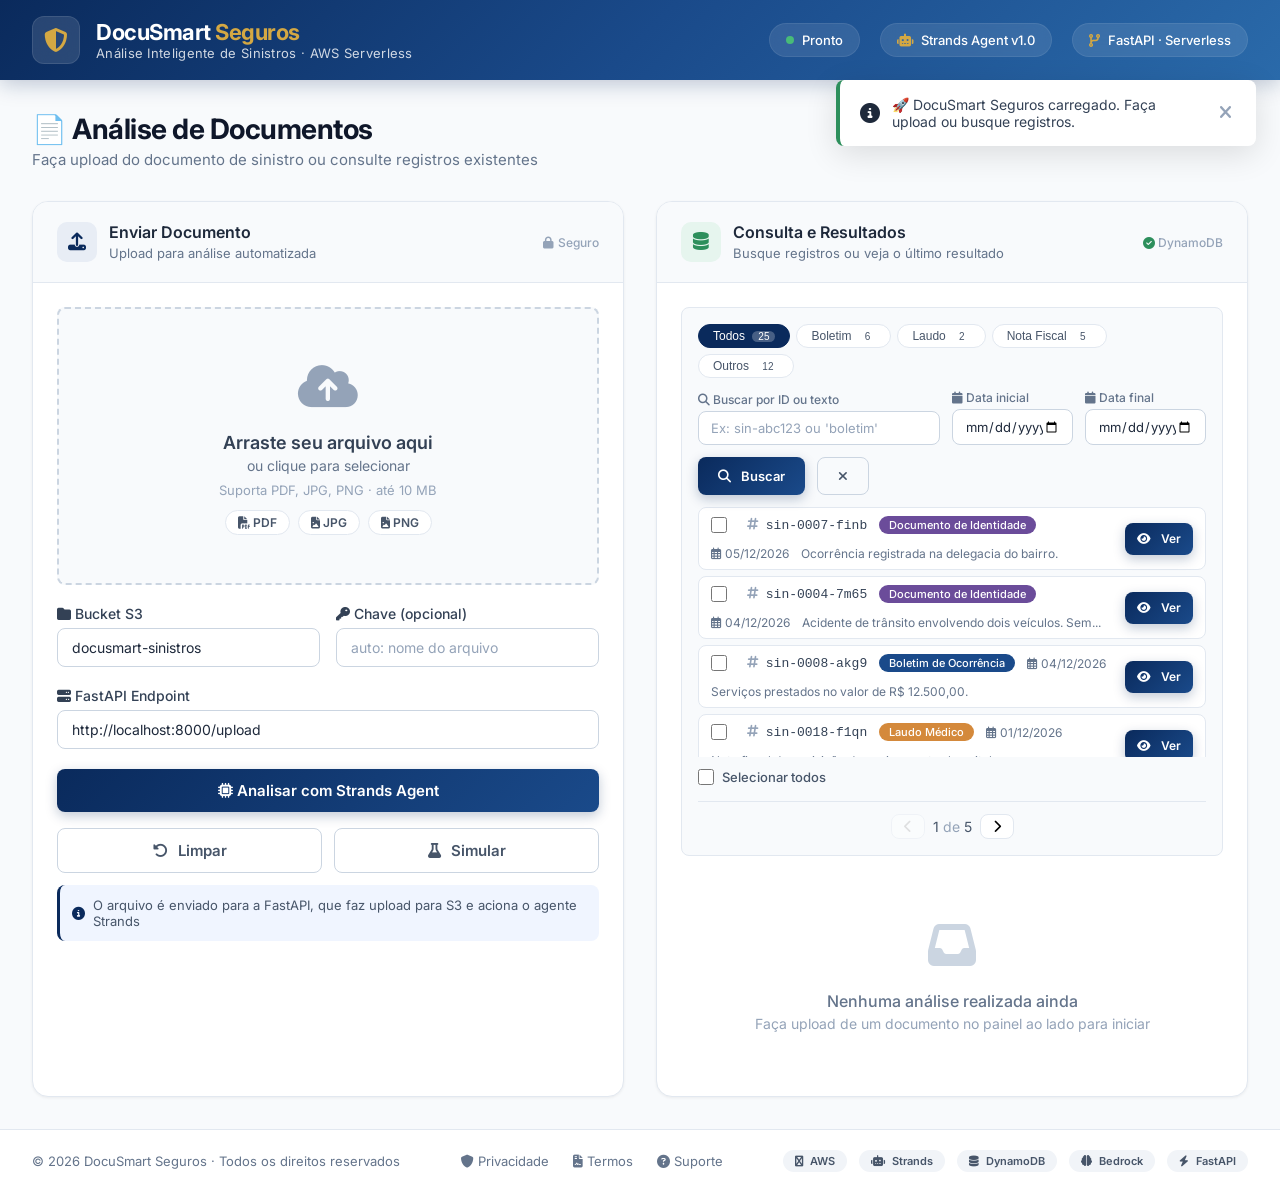
==== frontend/src/index.html @ 856fe9fb "feat: Add frontend" ====
<!DOCTYPE html>
<html lang="pt-BR">
<head>
    <meta charset="UTF-8">
    <meta name="viewport" content="width=device-width, initial-scale=1.0">
    <title>DocuSmart Seguros · Análise Inteligente de Sinistros</title>
    <link rel="preconnect" href="https://fonts.googleapis.com">
    <link rel="preconnect" href="https://fonts.gstatic.com" crossorigin>
    <link href="https://fonts.googleapis.com/css2?family=Inter:opsz,wght@14..32,300;14..32,400;14..32,500;14..32,600;14..32,700;14..32,800&display=swap" rel="stylesheet">
    <link rel="stylesheet" href="https://cdnjs.cloudflare.com/ajax/libs/font-awesome/6.5.1/css/all.min.css">
    <link rel="stylesheet" href="styles.css">
</head>
<body>
    <!-- ===== HEADER ===== -->
    <header class="header">
        <div class="header-content">
            <div class="logo-section">
                <div class="logo-icon">
                    <i class="fas fa-shield-halved"></i>
                </div>
                <div class="logo-text">
                    <h1>DocuSmart <span>Seguros</span></h1>
                    <span class="subtitle">Análise Inteligente de Sinistros · AWS Serverless</span>
                </div>
            </div>
            <div class="header-actions">
                <div class="header-badge" id="statusBadge">
                    <span class="status-dot" id="statusDot"></span>
                    <span id="statusText">Sistema Online</span>
                </div>
                <div class="header-badge">
                    <i class="fas fa-robot"></i>
                    <span>Strands Agent v1.0</span>
                </div>
                <div class="header-badge">
                    <i class="fas fa-code-branch"></i>
                    <span>FastAPI · Serverless</span>
                </div>
            </div>
        </div>
    </header>

    <!-- ===== MAIN ===== -->
    <main class="main">
        <div class="page-title">
            <h2>📄 Análise de Documentos</h2>
            <p>Faça upload do documento de sinistro ou consulte registros existentes</p>
        </div>

        <div class="grid-2">
            <!-- ===== LEFT CARD ===== -->
            <div class="card">
                <div class="card-header">
                    <div class="card-header-left">
                        <div class="icon-wrapper icon-primary">
                            <i class="fas fa-upload"></i>
                        </div>
                        <div>
                            <h3>Enviar Documento</h3>
                            <span class="sub">Upload para análise automatizada</span>
                        </div>
                    </div>
                    <span class="badge-header">
                        <i class="fas fa-lock" style="margin-right: 4px;"></i>Seguro
                    </span>
                </div>
                <div class="card-body">
                    <!-- Upload Zone -->
                    <div class="upload-zone" id="uploadZone">
                        <div class="icon-big">
                            <i class="fas fa-cloud-arrow-up"></i>
                        </div>
                        <h4>Arraste seu arquivo aqui</h4>
                        <p>ou clique para selecionar</p>
                        <div class="hint">Suporta PDF, JPG, PNG · até 10 MB</div>
                        <div class="formats">
                            <span class="format-badge"><i class="fas fa-file-pdf"></i> PDF</span>
                            <span class="format-badge"><i class="fas fa-file-image"></i> JPG</span>
                            <span class="format-badge"><i class="fas fa-file-image"></i> PNG</span>
                        </div>
                        <input type="file" id="fileInput" accept=".pdf,.jpg,.jpeg,.png">
                    </div>

                    <!-- File Info -->
                    <div class="file-info" id="fileInfo">
                        <div class="file-detail">
                            <i class="fas fa-file-pdf" id="fileIcon"></i>
                            <div>
                                <div class="name" id="fileName">documento.pdf</div>
                                <div class="size" id="fileSize">0 KB</div>
                            </div>
                        </div>
                        <div class="file-status">
                            <i class="fas fa-check-circle"></i> Pronto para análise
                        </div>
                    </div>

                    <!-- Bucket/Key (opcional) -->
                    <div class="form-group">
                        <div class="form-row">
                            <div>
                                <label class="form-label"><i class="fas fa-folder"></i> Bucket S3</label>
                                <input class="form-input" id="bucketInput" value="docusmart-sinistros" placeholder="Nome do bucket">
                            </div>
                            <div>
                                <label class="form-label"><i class="fas fa-key"></i> Chave (opcional)</label>
                                <input class="form-input" id="keyInput" placeholder="auto: nome do arquivo">
                            </div>
                        </div>
                    </div>

                    <!-- API URL -->
                    <div class="form-group">
                        <label class="form-label"><i class="fas fa-server"></i> FastAPI Endpoint</label>
                        <input class="form-input" id="apiUrlInput" value="http://localhost:8000/upload" placeholder="URL da API">
                    </div>

                    <!-- Actions -->
                    <button class="btn btn-primary btn-block" id="analyzeBtn">
                        <span class="btn-text"><i class="fas fa-microchip"></i> Analisar com Strands Agent</span>
                        <span class="spinner"></span>
                    </button>

                    <div class="btn-group">
                        <button class="btn btn-outline" id="clearBtn" style="flex: 1;">
                            <i class="fas fa-undo-alt"></i> Limpar
                        </button>
                        <button class="btn btn-outline" id="mockBtn" style="flex: 1;">
                            <i class="fas fa-flask"></i> Simular
                        </button>
                    </div>

                    <div style="margin-top: 12px; padding: 12px; background: #f0f5ff; border-radius: var(--radius-sm); border-left: 3px solid var(--primary);">
                        <div style="display: flex; align-items: center; gap: 8px; font-size: 13px; color: var(--gray-600);">
                            <i class="fas fa-info-circle" style="color: var(--primary);"></i>
                            <span>O arquivo é enviado para a FastAPI, que faz upload para S3 e aciona o agente Strands</span>
                        </div>
                    </div>
                </div>
            </div>

            <!-- ===== RIGHT CARD ===== -->
            <div class="card">
                <div class="card-header">
                    <div class="card-header-left">
                        <div class="icon-wrapper icon-success">
                            <i class="fas fa-database"></i>
                        </div>
                        <div>
                            <h3>Consulta e Resultados</h3>
                            <span class="sub">Busque registros ou veja o último resultado</span>
                        </div>
                    </div>
                    <span class="badge-header">
                        <i class="fas fa-check-circle" style="color: var(--success);"></i> DynamoDB
                    </span>
                </div>
                <div class="card-body">
                    <!-- ===== SEARCH / FILTER SECTION ===== -->
                    <div class="search-section">
                        <div class="filter-tabs" id="filterTabs">
                            <button class="filter-tab active" data-filter="all">
                                Todos <span class="count" id="countAll">0</span>
                            </button>
                            <button class="filter-tab" data-filter="boletim">
                                Boletim <span class="count" id="countBoletim">0</span>
                            </button>
                            <button class="filter-tab" data-filter="laudo">
                                Laudo <span class="count" id="countLaudo">0</span>
                            </button>
                            <button class="filter-tab" data-filter="fiscal">
                                Nota Fiscal <span class="count" id="countFiscal">0</span>
                            </button>
                            <button class="filter-tab" data-filter="outro">
                                Outros <span class="count" id="countOutro">0</span>
                            </button>
                        </div>

                        <div class="search-row">
                            <div class="form-group">
                                <label class="form-label"><i class="fas fa-search"></i> Buscar por ID ou texto</label>
                                <input class="form-input" id="searchInput" placeholder="Ex: sin-abc123 ou 'boletim'">
                            </div>
                            <div class="form-group" style="flex: 0.5; min-width: 120px;">
                                <label class="form-label"><i class="fas fa-calendar"></i> Data inicial</label>
                                <input class="form-input" id="dateStart" type="date">
                            </div>
                            <div class="form-group" style="flex: 0.5; min-width: 120px;">
                                <label class="form-label"><i class="fas fa-calendar"></i> Data final</label>
                                <input class="form-input" id="dateEnd" type="date">
                            </div>
                            <button class="btn btn-primary" id="searchBtn" style="height: 38px;">
                                <i class="fas fa-search"></i> Buscar
                            </button>
                            <button class="btn btn-outline" id="clearSearchBtn" style="height: 38px;">
                                <i class="fas fa-times"></i>
                            </button>
                        </div>

                        <!-- Search Results List -->
                        <div class="search-results" id="searchResults">
                            <div class="no-results" id="noResults">
                                <i class="fas fa-inbox" style="font-size: 24px; display: block; margin-bottom: 8px;"></i>
                                Nenhum registro encontrado
                            </div>
                        </div>

                        <!-- Select All e Contador -->
                        <div style="display: flex; justify-content: space-between; align-items: center; margin-top: 8px; flex-wrap: wrap; gap: 8px;">
                            <div class="select-all-wrapper">
                                <input type="checkbox" id="selectAllCheckbox">
                                <label for="selectAllCheckbox">Selecionar todos</label>
                                <span class="selected-count" id="selectedCount" style="display: none;">0 selecionados</span>
                            </div>
                            <div style="display: flex; gap: 8px; flex-wrap: wrap;">
                                <button class="btn btn-export-selected btn-sm" id="exportSelectedBtn" style="display: none; height: 32px; padding: 4px 16px; font-size: 12px;">
                                    <i class="fas fa-check-circle"></i> Exportar Selecionados
                                </button>
                            </div>
                        </div>

                        <!-- Pagination -->
                        <div class="pagination" id="pagination">
                            <button id="prevPage" disabled><i class="fas fa-chevron-left"></i></button>
                            <span id="pageInfo">
                                <span id="currentPage">1</span>
                                <span style="color: var(--gray-400);">de</span>
                                <span id="totalPages">1</span>
                            </span>
                            <button id="nextPage"><i class="fas fa-chevron-right"></i></button>
                        </div>
                    </div>

                    <!-- Results Panel -->
                    <div class="results-panel" id="resultsPanel">
                        <!-- Tipo com badge -->
                        <div class="result-item">
                            <span class="label"><i class="fas fa-tag"></i> Tipo</span>
                            <span class="value">
                                <span class="tag tag-boletim" id="resultTipo">Boletim de Ocorrência</span>
                            </span>
                        </div>

                        <div class="result-item">
                            <span class="label"><i class="fas fa-hashtag"></i> ID</span>
                            <span class="value" id="resultId" style="font-family: monospace; font-size: 13px;">-</span>
                        </div>

                        <div class="result-item">
                            <span class="label"><i class="fas fa-calendar"></i> Data</span>
                            <span class="value" id="resultData">-</span>
                        </div>

                        <div class="result-item">
                            <span class="label"><i class="fas fa-location-dot"></i> Local</span>
                            <span class="value" id="resultLocal">-</span>
                        </div>

                        <div class="result-item">
                            <span class="label"><i class="fas fa-money-bill-wave"></i> Valor Estimado</span>
                            <span class="value" id="resultValor" style="font-weight: 600; color: var(--primary);">-</span>
                        </div>

                        <div class="result-item">
                            <span class="label"><i class="fas fa-users"></i> Envolvidos</span>
                            <span class="value" id="resultEnvolvidos">-</span>
                        </div>

                        <div class="result-item result-item-full">
                            <span class="label"><i class="fas fa-file-lines"></i> Resumo</span>
                            <span class="value" id="resultResumo">-</span>
                        </div>

                        <div class="result-item">
                            <span class="label"><i class="fas fa-clock"></i> Processado em</span>
                            <span class="value" id="resultProcessado" style="font-size: 13px; color: var(--gray-500);">-</span>
                        </div>

                        <div class="result-item">
                            <span class="label"><i class="fas fa-file"></i> Arquivo</span>
                            <span class="value" id="resultArquivo" style="font-size: 13px; color: var(--gray-500);">-</span>
                        </div>

                        <!-- Ações do resultado -->
                        <div class="result-actions">
                            <button class="btn btn-outline" id="copyResultBtn" style="flex: 1;">
                                <i class="fas fa-copy"></i> Copiar JSON
                            </button>
                            <button class="btn btn-export" id="exportCurrentBtn" style="flex: 1;">
                                <i class="fas fa-file-excel"></i> Exportar CSV
                            </button>
                        </div>

                        <!-- Export Actions Gerais -->
                        <div class="export-actions">
                            <button class="btn btn-export-all" id="exportAllBtn">
                                <i class="fas fa-file-excel"></i> Exportar Todos
                            </button>
                            <button class="btn btn-outline" id="printAllBtn">
                                <i class="fas fa-print"></i> Imprimir Relatório
                            </button>
                        </div>

                        <!-- DynamoDB Preview -->
                        <div style="margin-top: 20px;">
                            <div class="dynamo-header">
                                <i class="fas fa-table"></i>
                                <span>DynamoDB · Registro completo</span>
                                <span class="badge-db"><i class="fas fa-check"></i> put_item</span>
                            </div>
                            <div class="dynamo-preview" id="dynamoPreview">
                                <span class="empty">// aguardando análise</span>
                            </div>
                            <div style="margin-top: 8px; font-size: 12px; color: var(--gray-400); display: flex; gap: 16px; flex-wrap: wrap;">
                                <span><i class="fas fa-info-circle"></i> ID gerado automaticamente pelo agente</span>
                                <span><i class="fas fa-aws"></i> Amazon DynamoDB</span>
                            </div>
                        </div>
                    </div>

                    <!-- Empty state -->
                    <div class="empty-state" id="emptyState">
                        <div class="icon">
                            <i class="fas fa-inbox"></i>
                        </div>
                        <h4>Nenhuma análise realizada ainda</h4>
                        <p>Faça upload de um documento no painel ao lado para iniciar</p>
                    </div>
                </div>
            </div>
        </div>
    </main>

    <!-- ===== FOOTER ===== -->
    <footer class="footer">
        <div class="footer-content">
            <span>© 2026 DocuSmart Seguros · Todos os direitos reservados</span>
            <div class="links">
                <a href="#"><i class="fas fa-shield"></i> Privacidade</a>
                <a href="#"><i class="fas fa-file-contract"></i> Termos</a>
                <a href="#"><i class="fas fa-question-circle"></i> Suporte</a>
            </div>
            <div class="tech">
                <span class="badge-tech"><i class="fas fa-aws"></i> AWS</span>
                <span class="badge-tech"><i class="fas fa-robot"></i> Strands</span>
                <span class="badge-tech"><i class="fas fa-database"></i> DynamoDB</span>
                <span class="badge-tech"><i class="fas fa-brain"></i> Bedrock</span>
                <span class="badge-tech"><i class="fas fa-bolt"></i> FastAPI</span>
            </div>
        </div>
    </footer>

    <!-- ===== TOAST CONTAINER ===== -->
    <div class="toast-container" id="toastContainer"></div>

    <!-- ===== MODAL ===== -->
    <div class="modal-overlay" id="detailModal">
        <div class="modal-content">
            <div class="modal-header">
                <h3><i class="fas fa-file-lines" style="color: var(--primary);"></i> Detalhes do Registro</h3>
                <button class="modal-close" id="modalClose"><i class="fas fa-times"></i></button>
            </div>
            <div class="modal-body" id="modalBody">
                <!-- Conteúdo dinâmico -->
            </div>
        </div>
    </div>

    <!-- ===== JAVASCRIPT ===== -->
    <script src="script.js"></script>
</body>
</html>
---- frontend/src/styles.css ----
/* ========================================
   DOCUSMART SEGUROS - STYLES
   Versão: 2.0.0
   ======================================== */

/* ===== RESET & BASE ===== */
* {
    margin: 0;
    padding: 0;
    box-sizing: border-box;
}

:root {
    --primary: #0a2a5c;
    --primary-light: #1a4a8a;
    --primary-lighter: #2a6aaa;
    --primary-dark: #061a3a;
    --secondary: #d4a843;
    --secondary-light: #f0d080;
    --secondary-dark: #b8922e;
    --success: #2d8f5c;
    --success-bg: #e6f5ee;
    --success-light: #48bb78;
    --warning: #d4893b;
    --warning-bg: #fdf0e0;
    --danger: #c0392b;
    --danger-bg: #fde8e5;
    --gray-50: #f8fafc;
    --gray-100: #f1f4f8;
    --gray-200: #e2e8f0;
    --gray-300: #cbd5e1;
    --gray-400: #94a3b8;
    --gray-500: #64748b;
    --gray-600: #475569;
    --gray-700: #334155;
    --gray-800: #1e293b;
    --gray-900: #0f172a;
    --shadow-sm: 0 1px 3px rgba(0,0,0,0.06);
    --shadow-md: 0 4px 16px rgba(0,0,0,0.08);
    --shadow-lg: 0 8px 32px rgba(0,0,0,0.12);
    --shadow-xl: 0 16px 48px rgba(0,0,0,0.16);
    --radius: 16px;
    --radius-sm: 8px;
    --transition: all 0.3s cubic-bezier(0.4, 0, 0.2, 1);
    --font-family: 'Inter', -apple-system, BlinkMacSystemFont, sans-serif;
}

html, body {
    height: 100%;
}

body {
    font-family: var(--font-family);
    background: var(--gray-50);
    color: var(--gray-800);
    display: flex;
    flex-direction: column;
    min-height: 100vh;
    -webkit-font-smoothing: antialiased;
    -moz-osx-font-smoothing: grayscale;
}

/* ===== SCROLLBAR ===== */
::-webkit-scrollbar {
    width: 6px;
    height: 6px;
}

::-webkit-scrollbar-track {
    background: var(--gray-100);
    border-radius: 10px;
}

::-webkit-scrollbar-thumb {
    background: var(--gray-300);
    border-radius: 10px;
    transition: var(--transition);
}

::-webkit-scrollbar-thumb:hover {
    background: var(--gray-400);
}

/* ===== HEADER ===== */
.header {
    background: linear-gradient(135deg, var(--primary) 0%, var(--primary-light) 50%, var(--primary-lighter) 100%);
    padding: 0;
    position: sticky;
    top: 0;
    z-index: 100;
    box-shadow: 0 4px 20px rgba(10, 42, 92, 0.25);
}

.header-content {
    max-width: 1280px;
    margin: 0 auto;
    padding: 16px 32px;
    display: flex;
    justify-content: space-between;
    align-items: center;
    flex-wrap: wrap;
    gap: 16px;
}

.logo-section {
    display: flex;
    align-items: center;
    gap: 16px;
}

.logo-icon {
    width: 48px;
    height: 48px;
    background: rgba(255, 255, 255, 0.12);
    border-radius: 12px;
    display: flex;
    align-items: center;
    justify-content: center;
    font-size: 24px;
    color: var(--secondary);
    backdrop-filter: blur(8px);
    border: 1px solid rgba(255, 255, 255, 0.1);
    transition: var(--transition);
}

.logo-icon:hover {
    transform: rotate(-8deg) scale(1.05);
}

.logo-text {
    color: white;
}

.logo-text h1 {
    font-size: 22px;
    font-weight: 700;
    letter-spacing: -0.5px;
    line-height: 1.2;
}

.logo-text h1 span {
    color: var(--secondary);
}

.logo-text .subtitle {
    font-size: 13px;
    font-weight: 400;
    opacity: 0.8;
    display: block;
    letter-spacing: 0.3px;
}

.header-actions {
    display: flex;
    align-items: center;
    gap: 20px;
}

.header-badge {
    display: flex;
    align-items: center;
    gap: 8px;
    background: rgba(255, 255, 255, 0.1);
    padding: 8px 16px;
    border-radius: 100px;
    color: white;
    font-size: 13px;
    font-weight: 500;
    backdrop-filter: blur(8px);
    border: 1px solid rgba(255, 255, 255, 0.08);
    transition: var(--transition);
}

.header-badge:hover {
    background: rgba(255, 255, 255, 0.18);
}

.header-badge i {
    color: var(--secondary);
}

.status-dot {
    width: 8px;
    height: 8px;
    border-radius: 50%;
    background: #48bb78;
    display: inline-block;
    animation: pulse-dot 2s infinite;
}

.status-dot.warning {
    background: var(--warning);
}

@keyframes pulse-dot {
    0%, 100% { opacity: 1; transform: scale(1); }
    50% { opacity: 0.5; transform: scale(0.8); }
}

/* ===== MAIN ===== */
.main {
    flex: 1;
    max-width: 1280px;
    margin: 0 auto;
    padding: 32px;
    width: 100%;
}

.page-title {
    margin-bottom: 32px;
}

.page-title h2 {
    font-size: 28px;
    font-weight: 700;
    color: var(--gray-900);
    letter-spacing: -0.5px;
}

.page-title p {
    color: var(--gray-500);
    margin-top: 4px;
    font-size: 15px;
}

/* ===== GRID ===== */
.grid-2 {
    display: grid;
    grid-template-columns: 1fr 1fr;
    gap: 32px;
}

@media (max-width: 1024px) {
    .grid-2 {
        grid-template-columns: 1fr;
        gap: 24px;
    }
}

/* ===== CARDS ===== */
.card {
    background: white;
    border-radius: var(--radius);
    box-shadow: var(--shadow-sm);
    border: 1px solid var(--gray-200);
    overflow: hidden;
    transition: var(--transition);
}

.card:hover {
    box-shadow: var(--shadow-md);
}

.card-header {
    padding: 20px 24px;
    border-bottom: 1px solid var(--gray-200);
    display: flex;
    align-items: center;
    justify-content: space-between;
    background: var(--gray-50);
}

.card-header-left {
    display: flex;
    align-items: center;
    gap: 12px;
}

.card-header-left .icon-wrapper {
    width: 40px;
    height: 40px;
    border-radius: 10px;
    display: flex;
    align-items: center;
    justify-content: center;
    font-size: 18px;
    flex-shrink: 0;
}

.icon-primary {
    background: #e8edf5;
    color: var(--primary);
}

.icon-success {
    background: var(--success-bg);
    color: var(--success);
}

.icon-warning {
    background: var(--warning-bg);
    color: var(--warning);
}

.icon-secondary {
    background: #fdf6e0;
    color: var(--secondary-dark);
}

.card-header-left h3 {
    font-size: 16px;
    font-weight: 600;
    color: var(--gray-800);
}

.card-header-left .sub {
    font-size: 13px;
    color: var(--gray-500);
    font-weight: 400;
}

.card-header .badge-header {
    font-size: 12px;
    color: var(--gray-400);
    font-weight: 500;
}

.card-body {
    padding: 24px;
}

/* ===== UPLOAD ZONE ===== */
.upload-zone {
    border: 2px dashed var(--gray-300);
    border-radius: var(--radius-sm);
    padding: 48px 24px;
    text-align: center;
    cursor: pointer;
    transition: var(--transition);
    background: var(--gray-50);
    position: relative;
}

.upload-zone:hover {
    border-color: var(--primary-lighter);
    background: #f0f5ff;
}

.upload-zone.dragover {
    border-color: var(--primary);
    background: #e8edf5;
    transform: scale(1.01);
}

.upload-zone .icon-big {
    font-size: 48px;
    color: var(--gray-400);
    margin-bottom: 16px;
    transition: var(--transition);
}

.upload-zone:hover .icon-big {
    color: var(--primary);
    transform: translateY(-4px);
}

.upload-zone h4 {
    font-size: 18px;
    font-weight: 600;
    color: var(--gray-700);
    margin-bottom: 4px;
}

.upload-zone p {
    color: var(--gray-500);
    font-size: 14px;
}

.upload-zone .hint {
    font-size: 13px;
    color: var(--gray-400);
    margin-top: 8px;
}

.upload-zone .formats {
    display: flex;
    gap: 8px;
    justify-content: center;
    margin-top: 12px;
    flex-wrap: wrap;
}

.upload-zone .format-badge {
    background: white;
    padding: 4px 12px;
    border-radius: 100px;
    font-size: 12px;
    font-weight: 600;
    color: var(--gray-600);
    border: 1px solid var(--gray-200);
    transition: var(--transition);
}

.upload-zone .format-badge:hover {
    border-color: var(--primary);
    color: var(--primary);
}

#fileInput {
    display: none;
}

/* ===== FILE INFO ===== */
.file-info {
    margin-top: 16px;
    padding: 16px 20px;
    background: var(--gray-50);
    border-radius: var(--radius-sm);
    border: 1px solid var(--gray-200);
    display: none;
    align-items: center;
    justify-content: space-between;
    flex-wrap: wrap;
    gap: 12px;
    animation: fadeSlideIn 0.3s ease;
}

.file-info.show {
    display: flex;
}

.file-info .file-detail {
    display: flex;
    align-items: center;
    gap: 12px;
}

.file-info .file-detail i {
    font-size: 28px;
    color: var(--primary);
}

.file-info .file-detail .name {
    font-weight: 500;
    color: var(--gray-800);
}

.file-info .file-detail .size {
    font-size: 13px;
    color: var(--gray-500);
}

.file-info .file-status {
    font-size: 13px;
    color: var(--success);
    font-weight: 500;
}

.file-info .file-status i {
    margin-right: 4px;
}

/* ===== FORM ===== */
.form-group {
    margin-top: 20px;
}

.form-label {
    display: block;
    font-size: 14px;
    font-weight: 500;
    color: var(--gray-700);
    margin-bottom: 6px;
}

.form-row {
    display: grid;
    grid-template-columns: 1fr 1fr;
    gap: 16px;
}

@media (max-width: 600px) {
    .form-row {
        grid-template-columns: 1fr;
        gap: 12px;
    }
}

.form-input {
    width: 100%;
    padding: 10px 14px;
    border: 1px solid var(--gray-300);
    border-radius: var(--radius-sm);
    font-size: 14px;
    font-family: inherit;
    transition: var(--transition);
    background: white;
    color: var(--gray-800);
}

.form-input:focus {
    outline: none;
    border-color: var(--primary);
    box-shadow: 0 0 0 3px rgba(10, 42, 92, 0.1);
}

.form-input::placeholder {
    color: var(--gray-400);
}

.form-input:disabled {
    background: var(--gray-50);
    cursor: not-allowed;
}

/* ===== BUTTONS ===== */
.btn {
    display: inline-flex;
    align-items: center;
    justify-content: center;
    gap: 10px;
    padding: 12px 28px;
    border-radius: var(--radius-sm);
    font-size: 15px;
    font-weight: 600;
    font-family: inherit;
    border: none;
    cursor: pointer;
    transition: var(--transition);
    text-decoration: none;
    position: relative;
    overflow: hidden;
}

.btn-primary {
    background: linear-gradient(135deg, var(--primary) 0%, var(--primary-light) 100%);
    color: white;
    box-shadow: 0 4px 12px rgba(10, 42, 92, 0.25);
}

.btn-primary:hover:not(:disabled) {
    transform: translateY(-2px);
    box-shadow: 0 6px 20px rgba(10, 42, 92, 0.35);
}

.btn-primary:active:not(:disabled) {
    transform: translateY(0);
}

.btn-primary:disabled {
    opacity: 0.6;
    cursor: not-allowed;
    transform: none;
}

.btn-secondary {
    background: var(--secondary);
    color: var(--primary-dark);
    box-shadow: 0 4px 12px rgba(212, 168, 67, 0.25);
}

.btn-secondary:hover:not(:disabled) {
    transform: translateY(-2px);
    box-shadow: 0 6px 20px rgba(212, 168, 67, 0.35);
}

.btn-outline {
    background: transparent;
    color: var(--gray-600);
    border: 1px solid var(--gray-300);
}

.btn-outline:hover:not(:disabled) {
    background: var(--gray-50);
    border-color: var(--gray-400);
}

.btn-success {
    background: var(--success);
    color: white;
    box-shadow: 0 4px 12px rgba(45, 143, 92, 0.25);
}

.btn-success:hover:not(:disabled) {
    background: #237a4e;
    transform: translateY(-2px);
    box-shadow: 0 6px 20px rgba(45, 143, 92, 0.35);
}

.btn-export {
    background: linear-gradient(135deg, #217346 0%, #2e9b5e 100%);
    color: white;
    box-shadow: 0 4px 12px rgba(33, 115, 70, 0.25);
}

.btn-export:hover:not(:disabled) {
    transform: translateY(-2px);
    box-shadow: 0 6px 20px rgba(33, 115, 70, 0.35);
}

.btn-export-all {
    background: linear-gradient(135deg, #1a5276 0%, #2980b9 100%);
    color: white;
    box-shadow: 0 4px 12px rgba(26, 82, 118, 0.25);
}

.btn-export-all:hover:not(:disabled) {
    transform: translateY(-2px);
    box-shadow: 0 6px 20px rgba(26, 82, 118, 0.35);
}

.btn-export-selected {
    background: linear-gradient(135deg, #7d3c98 0%, #a569bd 100%);
    color: white;
    box-shadow: 0 4px 12px rgba(125, 60, 152, 0.25);
}

.btn-export-selected:hover:not(:disabled) {
    transform: translateY(-2px);
    box-shadow: 0 6px 20px rgba(125, 60, 152, 0.35);
}

.btn-sm {
    padding: 6px 14px;
    font-size: 13px;
    height: 32px;
}

.btn-block {
    width: 100%;
    margin-top: 20px;
}

.btn .spinner {
    display: none;
    width: 20px;
    height: 20px;
    border: 2px solid rgba(255,255,255,0.3);
    border-top: 2px solid white;
    border-radius: 50%;
    animation: spin 0.8s linear infinite;
}

.btn.loading .spinner {
    display: inline-block;
}

.btn.loading .btn-text {
    display: none;
}

.btn-group {
    display: flex;
    gap: 12px;
    flex-wrap: wrap;
    margin-top: 16px;
}

@keyframes spin {
    to { transform: rotate(360deg); }
}

/* ===== SEARCH / FILTER ===== */
.search-section {
    margin: 0 0 20px 0;
    padding: 16px;
    background: var(--gray-50);
    border-radius: var(--radius-sm);
    border: 1px solid var(--gray-200);
}

.filter-tabs {
    display: flex;
    gap: 6px;
    flex-wrap: wrap;
    margin-bottom: 12px;
}

.filter-tab {
    padding: 4px 14px;
    border-radius: 100px;
    font-size: 12px;
    font-weight: 500;
    border: 1px solid var(--gray-200);
    background: white;
    color: var(--gray-600);
    cursor: pointer;
    transition: var(--transition);
}

.filter-tab:hover {
    border-color: var(--gray-400);
}

.filter-tab.active {
    background: var(--primary);
    color: white;
    border-color: var(--primary);
}

.filter-tab .count {
    background: rgba(255,255,255,0.2);
    padding: 0 6px;
    border-radius: 100px;
    font-size: 10px;
    margin-left: 4px;
}

.filter-tab.active .count {
    background: rgba(255,255,255,0.25);
}

.search-row {
    display: flex;
    gap: 12px;
    flex-wrap: wrap;
    align-items: flex-end;
}

.search-row .form-group {
    flex: 1;
    min-width: 150px;
    margin-top: 0;
}

.search-row .form-group .form-label {
    font-size: 12px;
    font-weight: 500;
    color: var(--gray-500);
    margin-bottom: 4px;
}

.search-row .form-input {
    padding: 8px 12px;
    font-size: 13px;
}

.search-row .btn {
    padding: 8px 20px;
    font-size: 13px;
    height: 38px;
    white-space: nowrap;
}

/* ===== SEARCH RESULTS ===== */
.search-results {
    margin-top: 12px;
    max-height: 250px;
    overflow-y: auto;
}

.search-result-item {
    display: flex;
    justify-content: space-between;
    align-items: center;
    padding: 8px 12px;
    background: white;
    border-radius: var(--radius-sm);
    border: 1px solid var(--gray-200);
    margin-bottom: 6px;
    cursor: pointer;
    transition: var(--transition);
}

.search-result-item:hover {
    border-color: var(--primary);
    background: #f0f5ff;
}

.search-result-item .id {
    font-family: monospace;
    font-size: 13px;
    color: var(--gray-700);
}

.search-result-item .type {
    font-size: 11px;
    padding: 2px 10px;
    border-radius: 100px;
    color: white;
    font-weight: 500;
}

.search-result-item .date {
    font-size: 12px;
    color: var(--gray-500);
}

.search-result-item .btn-sm {
    padding: 4px 12px;
    font-size: 12px;
    border-radius: var(--radius-sm);
}

.search-result-item .checkbox-wrapper {
    display: flex;
    align-items: center;
    gap: 8px;
    margin-right: 8px;
}

.search-result-item .checkbox-wrapper input[type="checkbox"] {
    width: 16px;
    height: 16px;
    cursor: pointer;
    accent-color: var(--primary);
}

.search-result-item .checkbox-wrapper input[type="checkbox"]:checked {
    accent-color: var(--primary);
}

.select-all-wrapper {
    display: flex;
    align-items: center;
    gap: 8px;
    padding: 4px 0;
}

.select-all-wrapper input[type="checkbox"] {
    width: 16px;
    height: 16px;
    cursor: pointer;
    accent-color: var(--primary);
}

.select-all-wrapper label {
    font-size: 13px;
    color: var(--gray-600);
    cursor: pointer;
    font-weight: 500;
}

.selected-count {
    display: inline-flex;
    align-items: center;
    gap: 4px;
    background: var(--primary);
    color: white;
    padding: 2px 10px;
    border-radius: 100px;
    font-size: 12px;
    font-weight: 600;
}

.no-results {
    text-align: center;
    padding: 20px;
    color: var(--gray-500);
    font-size: 14px;
}

/* ===== PAGINATION ===== */
.pagination {
    display: none;
    justify-content: center;
    align-items: center;
    gap: 8px;
    margin-top: 12px;
    padding-top: 12px;
    border-top: 1px solid var(--gray-200);
}

.pagination button {
    padding: 4px 12px;
    border-radius: var(--radius-sm);
    border: 1px solid var(--gray-200);
    background: white;
    cursor: pointer;
    font-size: 13px;
    transition: var(--transition);
}

.pagination button:hover:not(:disabled) {
    background: var(--gray-50);
    border-color: var(--gray-400);
}

.pagination button:disabled {
    opacity: 0.4;
    cursor: not-allowed;
}

.pagination #pageInfo {
    display: flex;
    align-items: center;
    gap: 4px;
    font-size: 14px;
    color: var(--gray-600);
}

/* ===== RESULTS ===== */
.results-panel {
    display: none;
}

.results-panel.show {
    display: block;
    animation: fadeSlideIn 0.5s ease;
}

@keyframes fadeSlideIn {
    from {
        opacity: 0;
        transform: translateY(16px);
    }
    to {
        opacity: 1;
        transform: translateY(0);
    }
}

.result-item {
    display: flex;
    justify-content: space-between;
    align-items: flex-start;
    padding: 12px 0;
    border-bottom: 1px solid var(--gray-100);
}

.result-item:last-child {
    border-bottom: none;
}

.result-item .label {
    font-size: 13px;
    font-weight: 500;
    color: var(--gray-500);
    min-width: 110px;
    flex-shrink: 0;
}

.result-item .value {
    font-size: 14px;
    color: var(--gray-800);
    text-align: right;
    flex: 1;
    word-break: break-word;
}

.result-item .value .tag {
    display: inline-block;
    padding: 3px 12px;
    border-radius: 100px;
    font-size: 12px;
    font-weight: 600;
    margin: 2px 4px 2px 0;
}

.tag-boletim {
    background: #e8edf5;
    color: var(--primary);
}

.tag-laudo {
    background: var(--warning-bg);
    color: var(--warning);
}

.tag-fiscal {
    background: var(--success-bg);
    color: var(--success);
}

.tag-outro {
    background: var(--gray-200);
    color: var(--gray-600);
}

.result-item .value .envolvido-tag {
    display: inline-block;
    background: var(--gray-100);
    padding: 2px 10px;
    border-radius: 100px;
    font-size: 12px;
    margin: 2px 4px 2px 0;
    color: var(--gray-700);
}

.result-item-full {
    flex-direction: column;
    align-items: stretch;
    gap: 8px;
    padding-bottom: 16px;
}

.result-item-full .value {
    text-align: left;
    font-size: 14px;
    line-height: 1.6;
    background: var(--gray-50);
    padding: 12px 16px;
    border-radius: var(--radius-sm);
}

.result-actions {
    margin-top: 20px;
    padding-top: 20px;
    border-top: 1px solid var(--gray-200);
    display: flex;
    gap: 12px;
    flex-wrap: wrap;
}

/* ===== EXPORT ACTIONS ===== */
.export-actions {
    display: flex;
    gap: 12px;
    flex-wrap: wrap;
    margin-top: 16px;
    padding-top: 16px;
    border-top: 1px solid var(--gray-200);
}

.export-actions .btn {
    flex: 1;
    min-width: 140px;
}

/* ===== DYNAMO PREVIEW ===== */
.dynamo-preview {
    background: var(--gray-900);
    border-radius: var(--radius-sm);
    padding: 20px;
    margin-top: 12px;
    font-family: 'Monaco', 'Menlo', 'Consolas', 'Courier New', monospace;
    font-size: 12px;
    color: #e2e8f0;
    overflow-x: auto;
    white-space: pre-wrap;
    word-break: break-all;
    border: 1px solid var(--gray-700);
    max-height: 200px;
    overflow-y: auto;
    line-height: 1.6;
}

.dynamo-preview .key {
    color: #fbbf24;
}

.dynamo-preview .string {
    color: #6ee7b7;
}

.dynamo-preview .number {
    color: #60a5fa;
}

.dynamo-preview .boolean {
    color: #f472b6;
}

.dynamo-preview .null {
    color: #9ca3af;
}

.dynamo-preview .bracket {
    color: #d1d5db;
}

.dynamo-preview .empty {
    color: var(--gray-500);
    font-style: italic;
}

.dynamo-header {
    display: flex;
    align-items: center;
    gap: 8px;
    margin-bottom: 8px;
}

.dynamo-header i {
    color: var(--gray-500);
}

.dynamo-header span {
    font-size: 13px;
    font-weight: 500;
    color: var(--gray-600);
}

.dynamo-header .badge-db {
    font-size: 11px;
    color: var(--gray-400);
    margin-left: auto;
    background: var(--gray-100);
    padding: 2px 10px;
    border-radius: 100px;
}

/* ===== EMPTY STATE ===== */
.empty-state {
    text-align: center;
    padding: 40px 20px;
}

.empty-state .icon {
    font-size: 48px;
    color: var(--gray-300);
    margin-bottom: 16px;
}

.empty-state h4 {
    color: var(--gray-500);
    font-weight: 500;
}

.empty-state p {
    color: var(--gray-400);
    font-size: 14px;
    margin-top: 4px;
}

/* ===== MODAL ===== */
.modal-overlay {
    position: fixed;
    top: 0;
    left: 0;
    right: 0;
    bottom: 0;
    background: rgba(0,0,0,0.5);
    backdrop-filter: blur(4px);
    z-index: 2000;
    display: none;
    justify-content: center;
    align-items: center;
    padding: 20px;
}

.modal-overlay.show {
    display: flex;
    animation: fadeIn 0.3s ease;
}

.modal-content {
    background: white;
    border-radius: var(--radius);
    max-width: 700px;
    width: 100%;
    max-height: 90vh;
    overflow-y: auto;
    padding: 32px;
    box-shadow: var(--shadow-xl);
    animation: slideUp 0.3s ease;
}

@keyframes fadeIn {
    from { opacity: 0; }
    to { opacity: 1; }
}

@keyframes slideUp {
    from {
        opacity: 0;
        transform: translateY(30px);
    }
    to {
        opacity: 1;
        transform: translateY(0);
    }
}

.modal-header {
    display: flex;
    justify-content: space-between;
    align-items: center;
    margin-bottom: 20px;
    padding-bottom: 16px;
    border-bottom: 1px solid var(--gray-200);
}

.modal-header h3 {
    font-size: 20px;
    font-weight: 700;
    color: var(--gray-900);
}

.modal-close {
    background: none;
    border: none;
    font-size: 24px;
    color: var(--gray-400);
    cursor: pointer;
    transition: var(--transition);
    padding: 4px;
}

.modal-close:hover {
    color: var(--gray-600);
    transform: rotate(90deg);
}

.modal-body .result-item {
    padding: 10px 0;
}

/* ===== TOAST ===== */
.toast-container {
    position: fixed;
    top: 80px;
    right: 24px;
    z-index: 1000;
    display: flex;
    flex-direction: column;
    gap: 12px;
    max-width: 420px;
    width: 100%;
}

.toast {
    background: white;
    padding: 16px 20px;
    border-radius: var(--radius-sm);
    box-shadow: var(--shadow-lg);
    border-left: 4px solid var(--success);
    display: flex;
    align-items: center;
    gap: 12px;
    animation: slideInRight 0.4s ease;
    transform-origin: right;
}

.toast.error {
    border-left-color: var(--danger);
}

.toast.warning {
    border-left-color: var(--warning);
}

.toast .toast-icon {
    font-size: 20px;
    flex-shrink: 0;
}

.toast .toast-icon.success {
    color: var(--success);
}

.toast .toast-icon.error {
    color: var(--danger);
}

.toast .toast-icon.warning {
    color: var(--warning);
}

.toast .toast-content {
    flex: 1;
    font-size: 14px;
    color: var(--gray-700);
}

.toast .toast-close {
    background: none;
    border: none;
    font-size: 18px;
    color: var(--gray-400);
    cursor: pointer;
    padding: 4px;
    transition: var(--transition);
}

.toast .toast-close:hover {
    color: var(--gray-600);
}

@keyframes slideInRight {
    from {
        opacity: 0;
        transform: translateX(40px);
    }
    to {
        opacity: 1;
        transform: translateX(0);
    }
}

.toast.hide {
    animation: slideOutRight 0.3s ease forwards;
}

@keyframes slideOutRight {
    to {
        opacity: 0;
        transform: translateX(40px);
    }
}

/* ===== FOOTER ===== */
.footer {
    background: white;
    border-top: 1px solid var(--gray-200);
    padding: 20px 32px;
    margin-top: auto;
}

.footer-content {
    max-width: 1280px;
    margin: 0 auto;
    display: flex;
    justify-content: space-between;
    align-items: center;
    flex-wrap: wrap;
    gap: 12px;
    font-size: 13px;
    color: var(--gray-500);
}

.footer-content .links {
    display: flex;
    gap: 24px;
}

.footer-content .links a {
    color: var(--gray-500);
    text-decoration: none;
    transition: var(--transition);
}

.footer-content .links a:hover {
    color: var(--primary);
}

.footer-content .tech {
    display: flex;
    align-items: center;
    gap: 12px;
    flex-wrap: wrap;
}

.footer-content .tech .badge-tech {
    background: var(--gray-100);
    padding: 4px 12px;
    border-radius: 100px;
    font-size: 11px;
    font-weight: 600;
    color: var(--gray-600);
    transition: var(--transition);
}

.footer-content .tech .badge-tech:hover {
    background: var(--gray-200);
    color: var(--gray-800);
}

.footer-content .tech .badge-tech i {
    margin-right: 4px;
}

/* ===== RESPONSIVE ===== */
@media (max-width: 768px) {
    .header-content {
        padding: 12px 16px;
        flex-direction: column;
        align-items: stretch;
    }

    .header-actions {
        justify-content: space-between;
        flex-wrap: wrap;
    }

    .header-badge {
        font-size: 12px;
        padding: 6px 12px;
    }

    .main {
        padding: 16px;
    }

    .page-title h2 {
        font-size: 22px;
    }

    .card-header {
        padding: 16px 20px;
        flex-wrap: wrap;
        gap: 8px;
    }

    .card-body {
        padding: 16px;
    }

    .upload-zone {
        padding: 32px 16px;
    }

    .upload-zone .icon-big {
        font-size: 36px;
    }

    .upload-zone h4 {
        font-size: 16px;
    }

    .search-row {
        flex-direction: column;
        align-items: stretch;
    }

    .search-row .form-group {
        min-width: auto;
    }

    .search-row .btn {
        width: 100%;
    }

    .filter-tabs {
        overflow-x: auto;
        flex-wrap: nowrap;
        padding-bottom: 4px;
    }

    .result-item {
        flex-direction: column;
        gap: 4px;
        padding: 10px 0;
    }

    .result-item .value {
        text-align: left;
        width: 100%;
    }

    .result-item .label {
        min-width: auto;
    }

    .modal-content {
        padding: 20px;
        margin: 10px;
        max-height: 95vh;
    }

    .footer-content {
        flex-direction: column;
        text-align: center;
    }

    .footer-content .links {
        justify-content: center;
    }

    .footer-content .tech {
        justify-content: center;
    }

    .toast-container {
        right: 12px;
        left: 12px;
        max-width: none;
        top: 72px;
    }

    .btn {
        padding: 10px 20px;
        font-size: 14px;
    }

    .search-result-item {
        flex-wrap: wrap;
        gap: 8px;
    }

    .search-result-item .btn-sm {
        width: 100%;
    }

    .export-actions .btn {
        flex: 1 1 100%;
    }

    .search-result-item .checkbox-wrapper {
        margin-right: 4px;
    }
}

@media (max-width: 480px) {
    .logo-text h1 {
        font-size: 18px;
    }

    .logo-icon {
        width: 40px;
        height: 40px;
        font-size: 20px;
    }

    .grid-2 {
        gap: 16px;
    }

    .result-actions {
        flex-direction: column;
    }

    .result-actions .btn {
        width: 100%;
    }

    .form-row {
        grid-template-columns: 1fr;
    }
}

/* ===== UTILITY ===== */
.mt-8 { margin-top: 8px; }
.mt-16 { margin-top: 16px; }
.mt-24 { margin-top: 24px; }
.text-center { text-align: center; }
.text-muted { color: var(--gray-500); }
.text-success { color: var(--success); }
.text-primary { color: var(--primary); }
.flex { display: flex; }
.flex-center { align-items: center; }
.gap-8 { gap: 8px; }
.gap-12 { gap: 12px; }
.gap-16 { gap: 16px; }
.w-full { width: 100%; }
.hidden { display: none !important; }
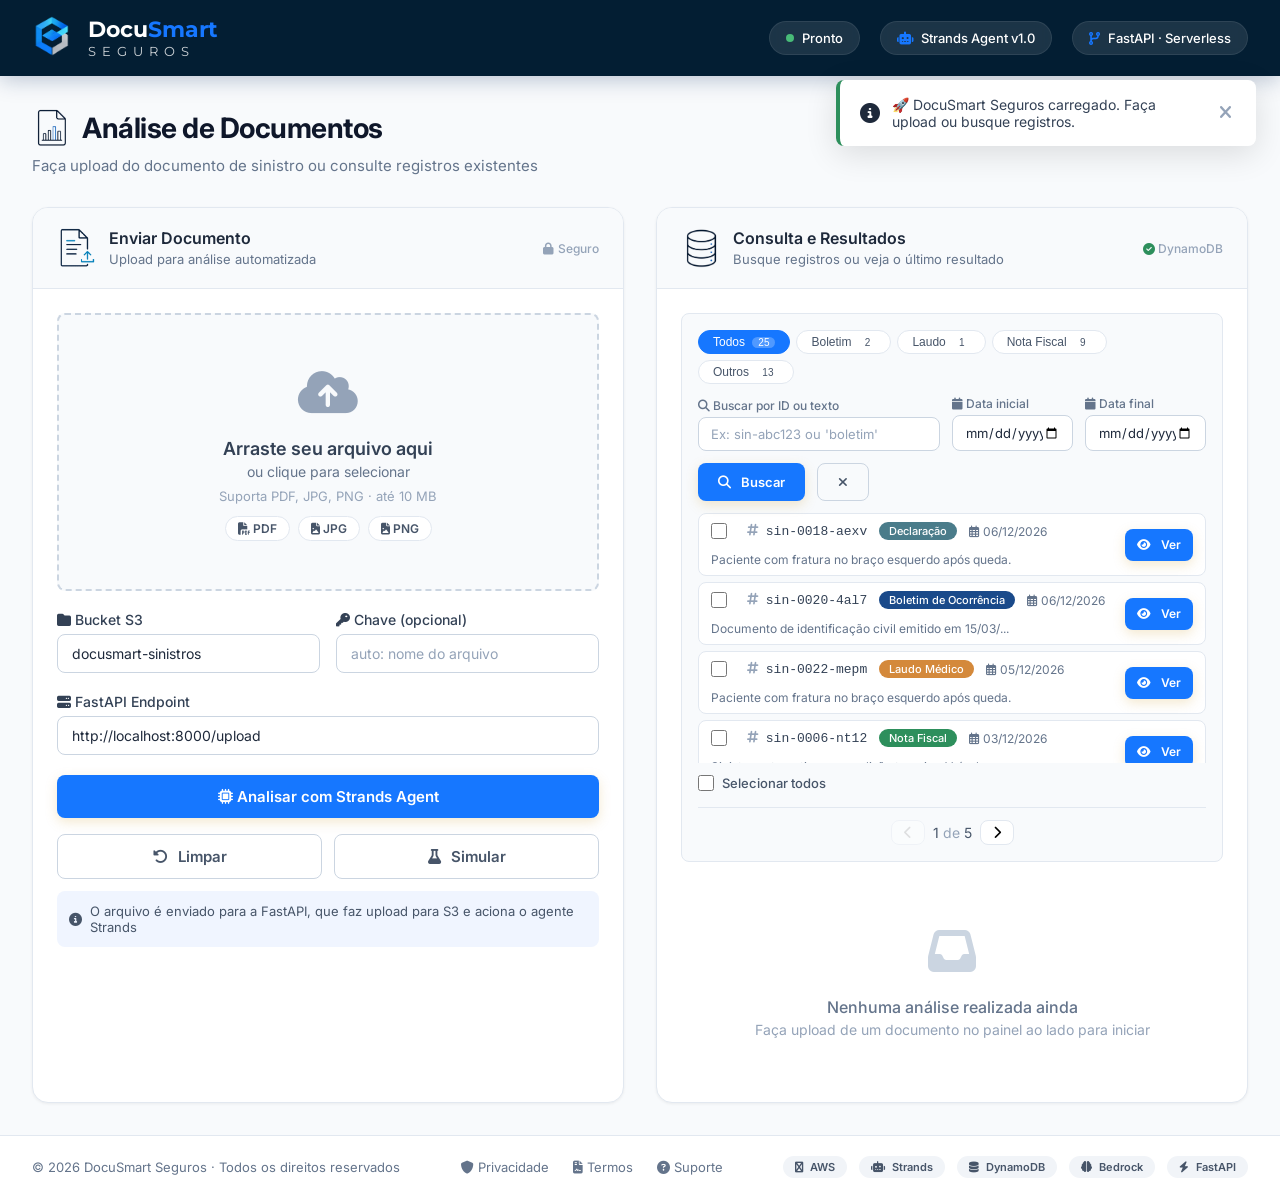
==== commit b44a6e8e: "fix: Update icons" ====
--- a/frontend/src/index.html
+++ b/frontend/src/index.html
@@ -6,7 +6,7 @@
     <title>DocuSmart Seguros · Análise Inteligente de Sinistros</title>
     <link rel="preconnect" href="https://fonts.googleapis.com">
     <link rel="preconnect" href="https://fonts.gstatic.com" crossorigin>
-    <link href="https://fonts.googleapis.com/css2?family=Inter:opsz,wght@14..32,300;14..32,400;14..32,500;14..32,600;14..32,700;14..32,800&display=swap" rel="stylesheet">
+    <link href="https://fonts.googleapis.com/css2?family=Inter:opsz,wght@14..32,300;14..32,400;14..32,500;14..32,600;14..32,700;14..32,800&family=Montserrat:wght@500&display=swap" rel="stylesheet">
     <link rel="stylesheet" href="https://cdnjs.cloudflare.com/ajax/libs/font-awesome/6.5.1/css/all.min.css">
     <link rel="stylesheet" href="styles.css">
 </head>
@@ -16,11 +16,11 @@
         <div class="header-content">
             <div class="logo-section">
                 <div class="logo-icon">
-                    <i class="fas fa-shield-halved"></i>
+                    <img src="../assets/logo.png" alt="Logo" class="logo-img">
                 </div>
                 <div class="logo-text">
-                    <h1>DocuSmart <span>Seguros</span></h1>
-                    <span class="subtitle">Análise Inteligente de Sinistros · AWS Serverless</span>
+                    <h1>Docu<span>Smart</span></h1>
+                    <span class="subtitle">SEGUROS</span>
                 </div>
             </div>
             <div class="header-actions">
@@ -43,7 +43,7 @@
     <!-- ===== MAIN ===== -->
     <main class="main">
         <div class="page-title">
-            <h2>📄 Análise de Documentos</h2>
+            <h2 class="analysis-icon"><img src="../assets/analysis.png" alt="Análise" class="analysis-img">Análise de Documentos</h2>
             <p>Faça upload do documento de sinistro ou consulte registros existentes</p>
         </div>
 
@@ -52,11 +52,10 @@
             <div class="card">
                 <div class="card-header">
                     <div class="card-header-left">
-                        <div class="icon-wrapper icon-primary">
-                            <i class="fas fa-upload"></i>
-                        </div>
-                        <div>
-                            <h3>Enviar Documento</h3>
+                            <img src="../assets/send.png" alt="Enviar" class="send-img">
+
+                             <div class="header-text">
+                 <h3>Enviar Documento</h3>
                             <span class="sub">Upload para análise automatizada</span>
                         </div>
                     </div>
@@ -116,7 +115,7 @@
                     </div>
 
                     <!-- Actions -->
-                    <button class="btn btn-primary btn-block" id="analyzeBtn">
+                    <button class="btn btn-secondary btn-block" id="analyzeBtn">
                         <span class="btn-text"><i class="fas fa-microchip"></i> Analisar com Strands Agent</span>
                         <span class="spinner"></span>
                     </button>
@@ -143,10 +142,8 @@
             <div class="card">
                 <div class="card-header">
                     <div class="card-header-left">
-                        <div class="icon-wrapper icon-success">
-                            <i class="fas fa-database"></i>
-                        </div>
-                        <div>
+                        <img src="../assets/database.png" alt="Consultar" class="database-img">
+                        <div class="header-text">
                             <h3>Consulta e Resultados</h3>
                             <span class="sub">Busque registros ou veja o último resultado</span>
                         </div>
@@ -189,7 +186,7 @@
                                 <label class="form-label"><i class="fas fa-calendar"></i> Data final</label>
                                 <input class="form-input" id="dateEnd" type="date">
                             </div>
-                            <button class="btn btn-primary" id="searchBtn" style="height: 38px;">
+                            <button class="btn btn-secondary" id="searchBtn" style="height: 38px;">
                                 <i class="fas fa-search"></i> Buscar
                             </button>
                             <button class="btn btn-outline" id="clearSearchBtn" style="height: 38px;">
@@ -356,8 +353,12 @@
     <!-- ===== MODAL ===== -->
     <div class="modal-overlay" id="detailModal">
         <div class="modal-content">
+            
             <div class="modal-header">
-                <h3><i class="fas fa-file-lines" style="color: var(--primary);"></i> Detalhes do Registro</h3>
+                <h3 class="modal-title">
+                    <img src="../assets/search.png" alt="Detalhes" class="search-img"> 
+                    Detalhes do Registro
+                </h3>
                 <button class="modal-close" id="modalClose"><i class="fas fa-times"></i></button>
             </div>
             <div class="modal-body" id="modalBody">
--- a/frontend/src/styles.css
+++ b/frontend/src/styles.css
@@ -11,11 +11,10 @@
 }
 
 :root {
-    --primary: #0a2a5c;
     --primary-light: #1a4a8a;
     --primary-lighter: #2a6aaa;
-    --primary-dark: #061a3a;
-    --secondary: #d4a843;
+    --primary-dark: #031E33;
+    --secondary: #1677FF;
     --secondary-light: #f0d080;
     --secondary-dark: #b8922e;
     --success: #2d8f5c;
@@ -42,7 +41,8 @@
     --radius: 16px;
     --radius-sm: 8px;
     --transition: all 0.3s cubic-bezier(0.4, 0, 0.2, 1);
-    --font-family: 'Inter', -apple-system, BlinkMacSystemFont, sans-serif;
+    --font-primary: 'Inter', -apple-system, BlinkMacSystemFont, sans-serif;
+    --font-logo: 'Montserrat', sans-serif;
 }
 
 html, body {
@@ -50,7 +50,7 @@
 }
 
 body {
-    font-family: var(--font-family);
+    font-family: var(--font-primary);
     background: var(--gray-50);
     color: var(--gray-800);
     display: flex;
@@ -83,7 +83,7 @@
 
 /* ===== HEADER ===== */
 .header {
-    background: linear-gradient(135deg, var(--primary) 0%, var(--primary-light) 50%, var(--primary-lighter) 100%);
+    background: var(--primary-dark);
     padding: 0;
     position: sticky;
     top: 0;
@@ -108,23 +108,15 @@
     gap: 16px;
 }
 
-.logo-icon {
-    width: 48px;
-    height: 48px;
-    background: rgba(255, 255, 255, 0.12);
-    border-radius: 12px;
-    display: flex;
-    align-items: center;
-    justify-content: center;
-    font-size: 24px;
-    color: var(--secondary);
-    backdrop-filter: blur(8px);
-    border: 1px solid rgba(255, 255, 255, 0.1);
-    transition: var(--transition);
-}
-
-.logo-icon:hover {
-    transform: rotate(-8deg) scale(1.05);
+.logo-img, 
+.analysis-img,
+.send-img,
+.database-img,
+.search-img
+ {
+    width: 40px;
+    height: 40px;
+    object-fit: contain;
 }
 
 .logo-text {
@@ -133,9 +125,9 @@
 
 .logo-text h1 {
     font-size: 22px;
-    font-weight: 700;
-    letter-spacing: -0.5px;
     line-height: 1.2;
+    font-family: var(--font-logo);
+    font-weight: 700; /* Bold */
 }
 
 .logo-text h1 span {
@@ -147,7 +139,15 @@
     font-weight: 400;
     opacity: 0.8;
     display: block;
-    letter-spacing: 0.3px;
+    letter-spacing: 6px;
+    font-family: var(--font-logo);
+}
+
+.analysis-icon {
+    display: inline-flex;
+    align-items: center;
+    gap: 10px;
+    margin: 0;
 }
 
 .header-actions {
@@ -279,7 +279,7 @@
 
 .icon-primary {
     background: #e8edf5;
-    color: var(--primary);
+    color: var(--secondary);
 }
 
 .icon-success {
@@ -337,7 +337,7 @@
 }
 
 .upload-zone.dragover {
-    border-color: var(--primary);
+    border-color: var(--secondary);
     background: #e8edf5;
     transform: scale(1.01);
 }
@@ -350,7 +350,7 @@
 }
 
 .upload-zone:hover .icon-big {
-    color: var(--primary);
+    color: var(--secondary);
     transform: translateY(-4px);
 }
 
@@ -392,8 +392,8 @@
 }
 
 .upload-zone .format-badge:hover {
-    border-color: var(--primary);
-    color: var(--primary);
+    border-color: var(--secondary);
+    color: var(--secondary);
 }
 
 #fileInput {
@@ -427,7 +427,7 @@
 
 .file-info .file-detail i {
     font-size: 28px;
-    color: var(--primary);
+    color: var(--secondary);
 }
 
 .file-info .file-detail .name {
@@ -490,7 +490,7 @@
 
 .form-input:focus {
     outline: none;
-    border-color: var(--primary);
+    border-color: var(--secondary);
     box-shadow: 0 0 0 3px rgba(10, 42, 92, 0.1);
 }
 
@@ -522,30 +522,10 @@
     overflow: hidden;
 }
 
-.btn-primary {
-    background: linear-gradient(135deg, var(--primary) 0%, var(--primary-light) 100%);
-    color: white;
-    box-shadow: 0 4px 12px rgba(10, 42, 92, 0.25);
-}
-
-.btn-primary:hover:not(:disabled) {
-    transform: translateY(-2px);
-    box-shadow: 0 6px 20px rgba(10, 42, 92, 0.35);
-}
-
-.btn-primary:active:not(:disabled) {
-    transform: translateY(0);
-}
-
-.btn-primary:disabled {
-    opacity: 0.6;
-    cursor: not-allowed;
-    transform: none;
-}
 
 .btn-secondary {
     background: var(--secondary);
-    color: var(--primary-dark);
+    color:white;
     box-shadow: 0 4px 12px rgba(212, 168, 67, 0.25);
 }
 
@@ -683,9 +663,9 @@
 }
 
 .filter-tab.active {
-    background: var(--primary);
+    background: var(--secondary);
     color: white;
-    border-color: var(--primary);
+    border-color: var(--secondary);
 }
 
 .filter-tab .count {
@@ -753,7 +733,7 @@
 }
 
 .search-result-item:hover {
-    border-color: var(--primary);
+    border-color: var(--secondary);
     background: #f0f5ff;
 }
 
@@ -793,11 +773,11 @@
     width: 16px;
     height: 16px;
     cursor: pointer;
-    accent-color: var(--primary);
+    accent-color: var(--secondary);
 }
 
 .search-result-item .checkbox-wrapper input[type="checkbox"]:checked {
-    accent-color: var(--primary);
+    accent-color: var(--secondary);
 }
 
 .select-all-wrapper {
@@ -811,7 +791,7 @@
     width: 16px;
     height: 16px;
     cursor: pointer;
-    accent-color: var(--primary);
+    accent-color: var(--secondary);
 }
 
 .select-all-wrapper label {
@@ -825,7 +805,7 @@
     display: inline-flex;
     align-items: center;
     gap: 4px;
-    background: var(--primary);
+    background: var(--secondary);
     color: white;
     padding: 2px 10px;
     border-radius: 100px;
@@ -939,7 +919,7 @@
 
 .tag-boletim {
     background: #e8edf5;
-    color: var(--primary);
+    color: var(--secondary);
 }
 
 .tag-laudo {
@@ -1104,6 +1084,14 @@
 }
 
 /* ===== MODAL ===== */
+
+.modal-title {
+    display: flex;
+    align-items: center;
+    gap: 10px;
+    margin: 0;
+}
+
 .modal-overlay {
     position: fixed;
     top: 0;
@@ -1311,7 +1299,7 @@
 }
 
 .footer-content .links a:hover {
-    color: var(--primary);
+    color: var(--secondary);
 }
 
 .footer-content .tech {
@@ -1506,7 +1494,7 @@
 .text-center { text-align: center; }
 .text-muted { color: var(--gray-500); }
 .text-success { color: var(--success); }
-.text-primary { color: var(--primary); }
+.text-primary { color: var(--secondary); }
 .flex { display: flex; }
 .flex-center { align-items: center; }
 .gap-8 { gap: 8px; }
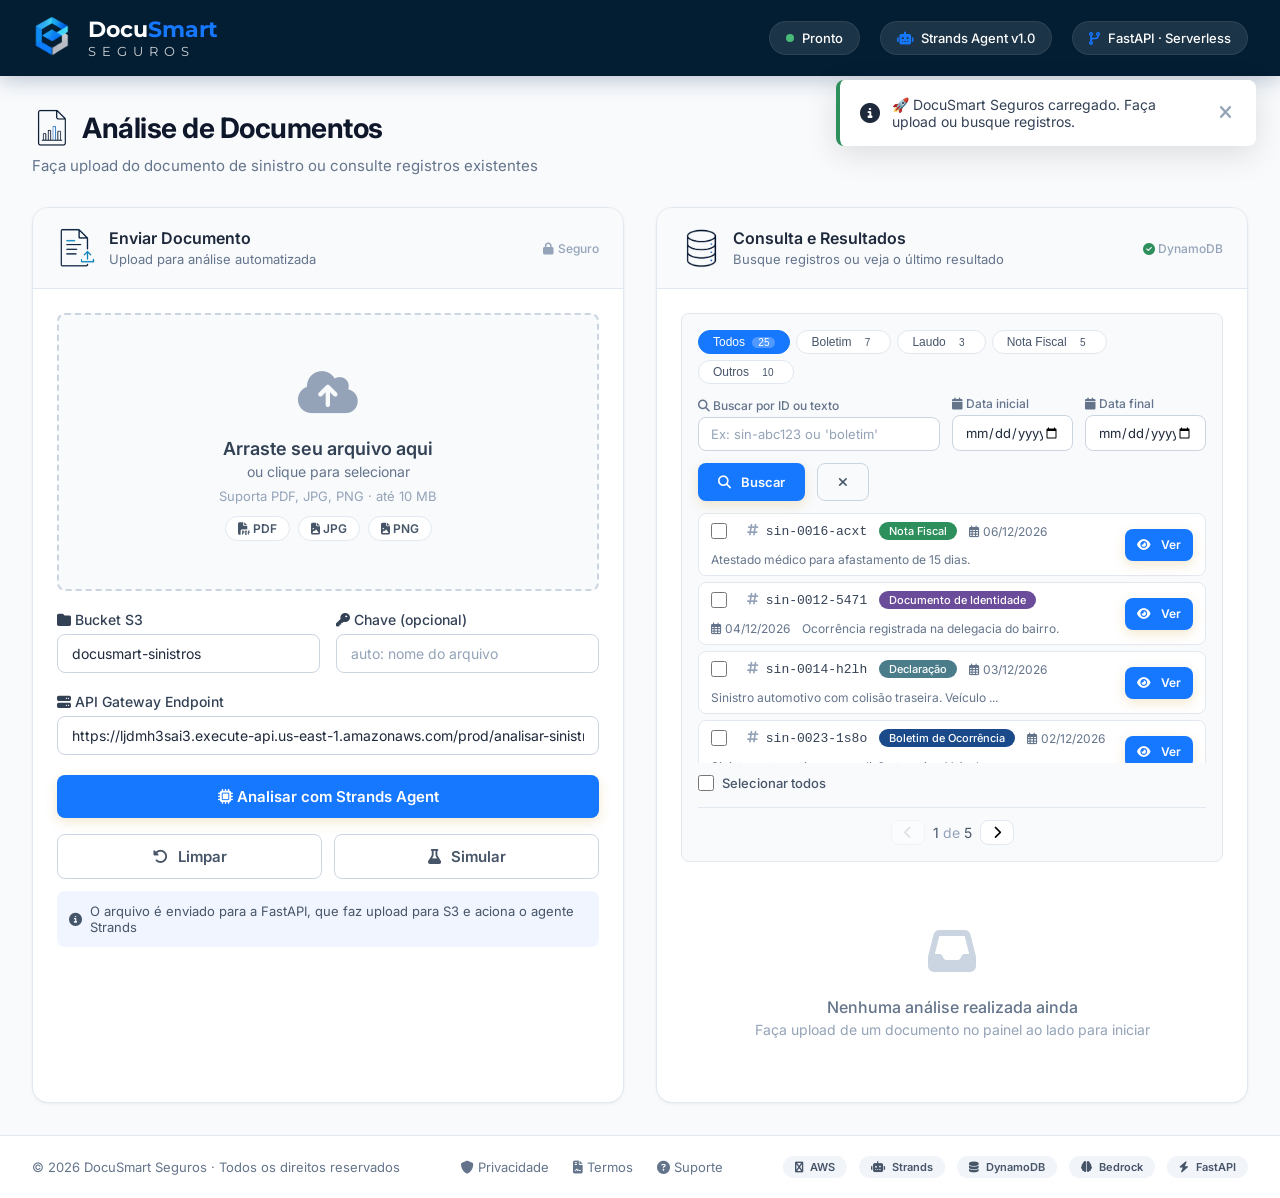
==== commit 149d63d6: "feat: integrating with API Gateway" ====
--- a/frontend/src/index.html
+++ b/frontend/src/index.html
@@ -110,8 +110,8 @@
 
                     <!-- API URL -->
                     <div class="form-group">
-                        <label class="form-label"><i class="fas fa-server"></i> FastAPI Endpoint</label>
-                        <input class="form-input" id="apiUrlInput" value="http://localhost:8000/upload" placeholder="URL da API">
+                        <label class="form-label"><i class="fas fa-server"></i> API Gateway Endpoint</label>
+                        <input class="form-input" id="apiUrlInput" value="https://ljdmh3sai3.execute-api.us-east-1.amazonaws.com/prod/analisar-sinistro" placeholder="URL da API">
                     </div>
 
                     <!-- Actions -->
